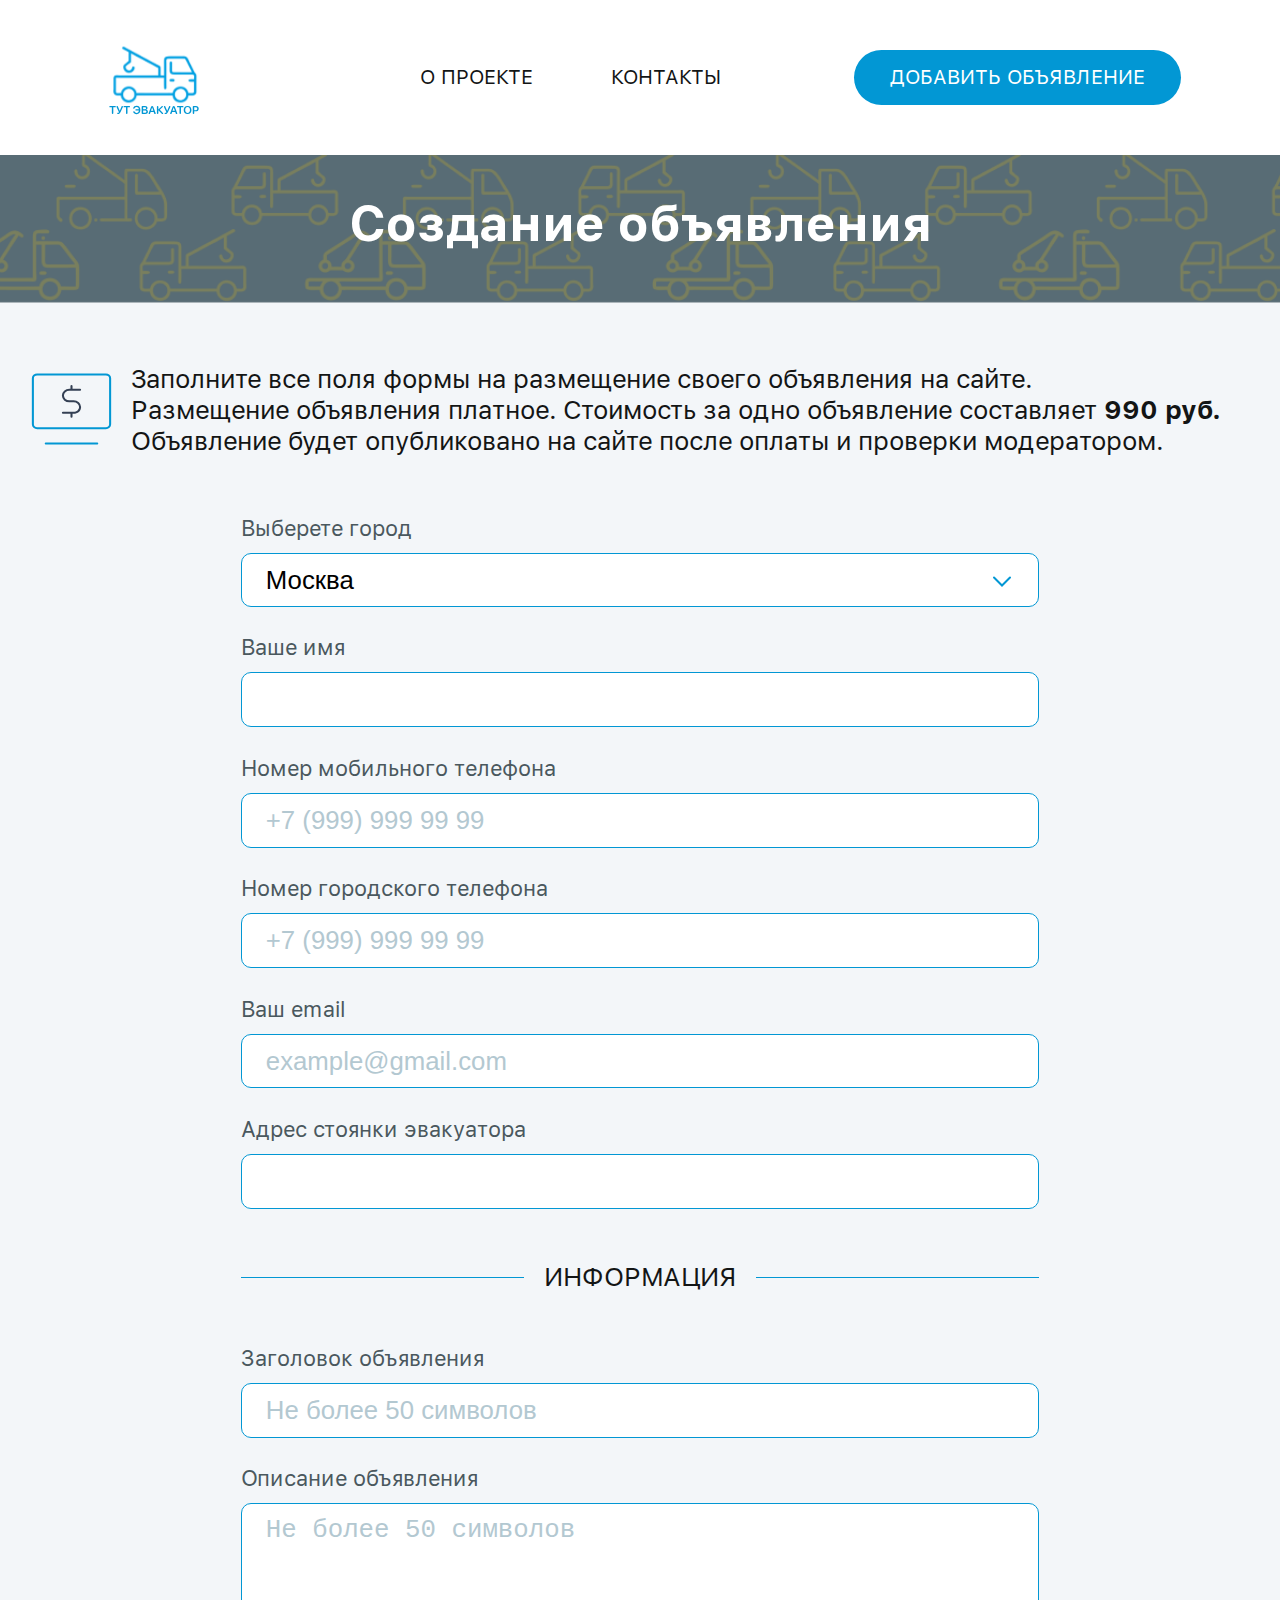
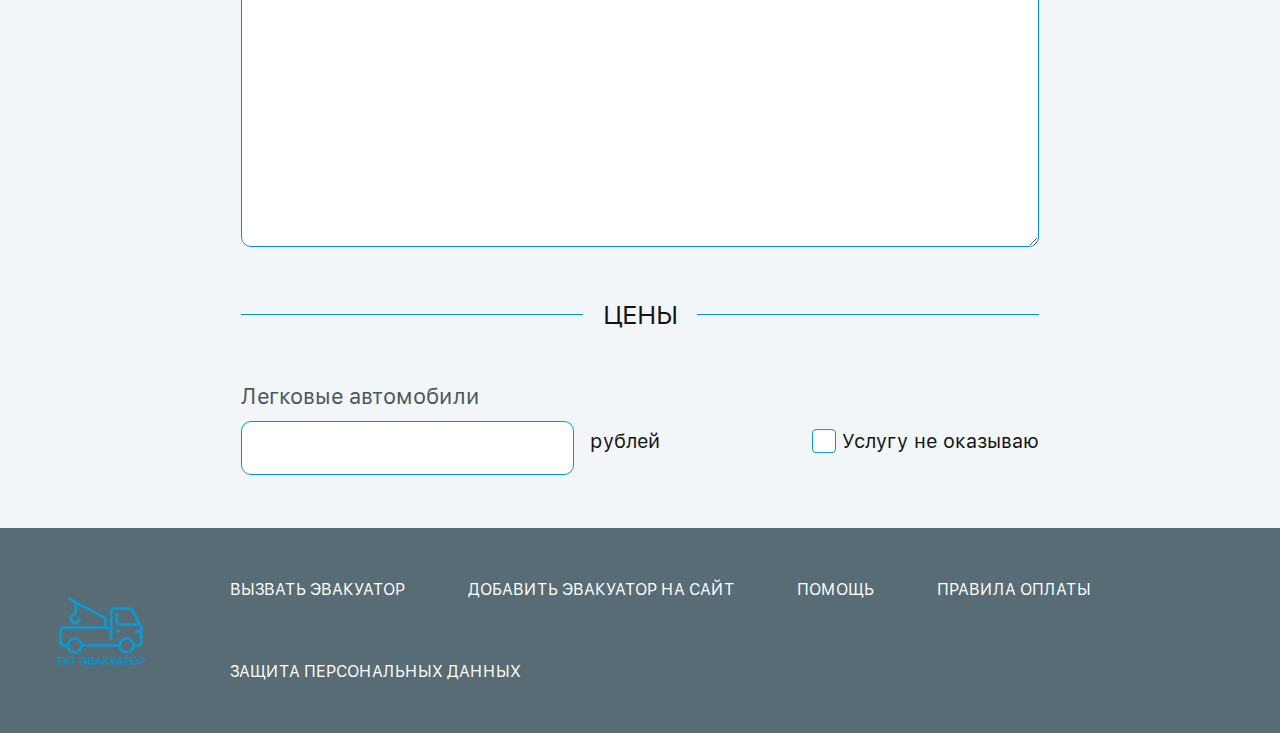
==== form.html @ 4801712c "add form" ====
<!DOCTYPE html>
<html lang="en">
<head>
    <meta charset="UTF-8">
    <meta name="viewport" content="width=device-width, initial-scale=1.0">
    <title>Evacuator-form</title>
    <link rel="stylesheet" href="main.css">
</head>
<body>
    <header class="header" id="header">
        <div class="header__wrapper">
            <a href="index.html" class="header-logo">
                <img src="img/Logo-header.svg" alt="logo-evacuator" width="112" height="112">
            </a>
            <nav class="header__nav">
                <ul class="header__list">
                    <li class="header__item">
                        <a href="#advantages" class="text-p">О проекте</a>
                    </li>
                    <li class="header__item">
                        <a href="#footer" class="text-p">Контакты</a>
                    </li>
                </ul>
            </nav>
            <a href="#" class="btn header__btn">Добавить объявление</a>
        </div>
    </header>

    <section class="banner__form">
        <div class="banner__form--wrapper">
            <h1>Создание объявления</h1>
        </div>
    </section>

    <section class="form__text">
        <div class="form__text--wrapper">
            <h4>Заполните все поля формы на размещение своего объявления на сайте.<br> Размещение объявления платное. Стоимость за одно объявление составляет <span>990 руб.</span><br> Объявление будет опубликовано на сайте после оплаты и проверки модератором.</h4>
        </div>
    </section>

    <section class="form">
        <div class="form__wrapper">
            <form class="form__contact">
                <div class="form__group">
                    <label for="city" class="form__label">Выберете город</label>
                    <select name="city" id="city" class="form__input" required>
                        <option value="mockow">Москва</option>
                        <option value="saint-petersburg">Санкт-Петербург</option>
                        <option value="samara">Самара</option>
                        <option value="vladivostok">Владивосток</option>
                    </select>
                </div>

                <div class="form__group">
                    <label for="name" class="form__label">Ваше имя</label>
                    <input type="text" id="name" name="name" class="form__input" required>
                </div>

                <div class="form__group">
                    <label for="phone" class="form__label">Номер мобильного телефона</label>
                    <input type="tel" id="phone" name="phone" placeholder="+7 (999) 999 99 99" class="form__input" required>
                </div>

                <div class="form__group">
                    <label for="city__phone" class="form__label">Номер городского телефона</label>
                    <input type="tel" id="city__phone" name="city__phone" placeholder="+7 (999) 999 99 99" class="form__input" required>
                </div>

                <div class="form__group">
                    <label for="email" class="form__label">Ваш email</label>
                    <input type="email" id="email" name="email" required placeholder="example@gmail.com" class="form__input">
                </div>

                <div class="form__group">
                    <label for="address" class="form__label">Адрес стоянки эвакуатора</label>
                    <input id="address" name="address" class="form__input" required>
                </div>
            </form>

            <form class="form__information">
                <h4>Информация</h4>
                <div class="form__information--wrapper">
                    <div class="form__group">
                        <label for="headline" class="form__label">Заголовок объявления</label>
                        <input type="text" id="headline" name="headline" class="form__input" placeholder="Не более 50 символов" required>
                    </div>
                    <div class="form__group">
                        <label for="headline__description" class="form__label">Описание объявления</label>
                        <textarea type="text" id="headline__description" name="headline__description" class="form__input form__input-description" placeholder="Не более 50 символов" required></textarea>
                    </div>
                </div>
            </form>

            <form class="form__prices">
                <h4>Цены</h4>
                <div class="form__row">
                    <div class="form__input-group">
                        <label for="car" class="form__label">Легковые автомобили</label>
                        <input type="text" id="car" class="form__input">
                    </div>
                    <span class="form__input--span">рублей</span>
                    <div class="form__additional-info">
                        <div class="form__checkbox-group">
                            <input type="checkbox" id="car__service" class="form__checkbox">
                            <label for="car__service" class="form__checkbox-label">Услугу не оказываю</label>
                        </div>
                    </div>
                </div>
            </form>
        </div>
    </section>
    
    <footer class="footer" id="footer">
        <div class="footer__wrapper">
            <a href="#header" class="footer-logo">
                <img src="img/Logo-footer.svg" alt="logo-evacuator" width="112" height="112">
            </a>
            <nav class="footer__nav">
                <ul class="footer__list">
                    <li class="footer__item">
                        <a href="#info__call" class="small-text">вызвать эвакуатор</a>
                    </li>
                    <li class="footer__item">
                        <a href="#" class="small-text">добавить эвакуатор на сайт</a>
                    </li>
                    <li class="footer__item">
                        <a href="#info" class="small-text">помощь</a>
                    </li>
                    <li class="footer__item">
                        <a href="#price" class="small-text">правила оплаты</a>
                    </li>
                    <li class="footer__item">
                        <a href="#" class="small-text">защита персональных данных</a>
                    </li>
                </ul>
            </nav>
        </div>
    </footer>
    <script src="./elements-js/main.js" type="module"></script>
</body>
</html>
---- main.css ----
@import url(blocks-css/header.css);
@import url(blocks-css/banner.css);
@import url(blocks-css/cards.css);
@import url(blocks-css/pagination.css);
@import url(blocks-css/infoCall.css);
@import url(blocks-css/about.css);
@import url(blocks-css/inside.css);
@import url(blocks-css/advantages.css);
@import url(blocks-css/slider.css);
@import url(blocks-css/info.css);
@import url(blocks-css/priceTabs.css);
@import url(blocks-css/footer.css);
@import url(blocks-css/scrollBtn.css);
@import url(blocks-css/formText.css);
@import url(blocks-css/form.css);

:root {
	--color-blue: #0297d4;
	--color-dark: #131515;
    --color-white: #fff;
	--color-yellow: #ffcd00;
    --bg-color: #f3f6f9;

    --hover: #35acdd;
    --pressed: #077aa9;
    --error: #b80101;

    --font-family: "SF Pro Text", sans-serif;
}

@font-face {
    font-family: 'SF Pro Text';
    src: url('fonts/SFProText-Regular.woff2') format('woff2'),
        url('fonts/SFProText-Regular.woff') format('woff');
    font-weight: normal;
    font-style: normal;
    font-display: swap;
}

@font-face {
    font-family: 'SF Pro Text';
    src: url('fonts/SFProText-Medium.woff2') format('woff2'),
        url('fonts/SFProText-Medium.woff') format('woff');
    font-weight: 500;
    font-style: normal;
    font-display: swap;
}

@font-face {
    font-family: 'SF Pro Text';
    src: url('fonts/SFProText-Semibold.woff2') format('woff2'),
        url('fonts/SFProText-Semibold.woff') format('woff');
    font-weight: 600;
    font-style: normal;
    font-display: swap;
}

@font-face {
    font-family: 'SF Pro Text';
    src: url('fonts/SFProText-Bold.woff2') format('woff2'),
        url('fonts/SFProText-Bold.woff') format('woff');
    font-weight: bold;
    font-style: normal;
    font-display: swap;
}

img {
    max-width: 100%;
    height: 100%;
}

html,
body {
    margin: 0;
    padding: 0;
    width: 100%;
}

html {
    font-size: 62%;
    box-sizing: border-box;

    scroll-behavior: smooth;
}

*, *::before, *::after {
    box-sizing: inherit;
}

body {
    position: relative;
    width: 100%;

    font-family: var(--font-family);
    font-size: 2rem;
    color: var(--color-dark);
}

h1, h2, h3, h4, p {
    margin: 0;
    padding: 0;
}

a {
    display: block;
    text-decoration: none;
}

ul {
    margin: 0;
    padding: 0;
    list-style: none;
}

h1 {
    font-family: var(--font-family);
    font-weight: 700;
    font-size: 5rem;
    color: var(--color-white);
}

h2 {
    font-family: var(--font-family);
    font-weight: 700;
    font-size: 4rem;
    color: var(--color-white);
}

h3 {
    font-family: var(--font-family);
    font-weight: 700;
    font-size: 3.2rem;
    color: var(--color-dark);
}

h4 {
    font-family: var(--font-family);
    font-weight: 400;
    font-size: 2.6rem;
    color: var(--color-dark);
}

p,
.text-p {
    font-family: var(--font-family);
    font-weight: 400;
    font-size: 2rem;
    color: var(--color-dark);
}

.small-text {
    font-family: var(--font-family);
    font-weight: 400;
    font-size: 1.6rem;
}

.container {
    max-width: 1400px;
    width: 100%;
    margin: 0 auto;
}

@media screen and (max-width: 780px) {
    html {
        font-size: 55%;
    }
}


@media screen and (max-width: 480px) {
    html {
        font-size: 45%;
    }
}
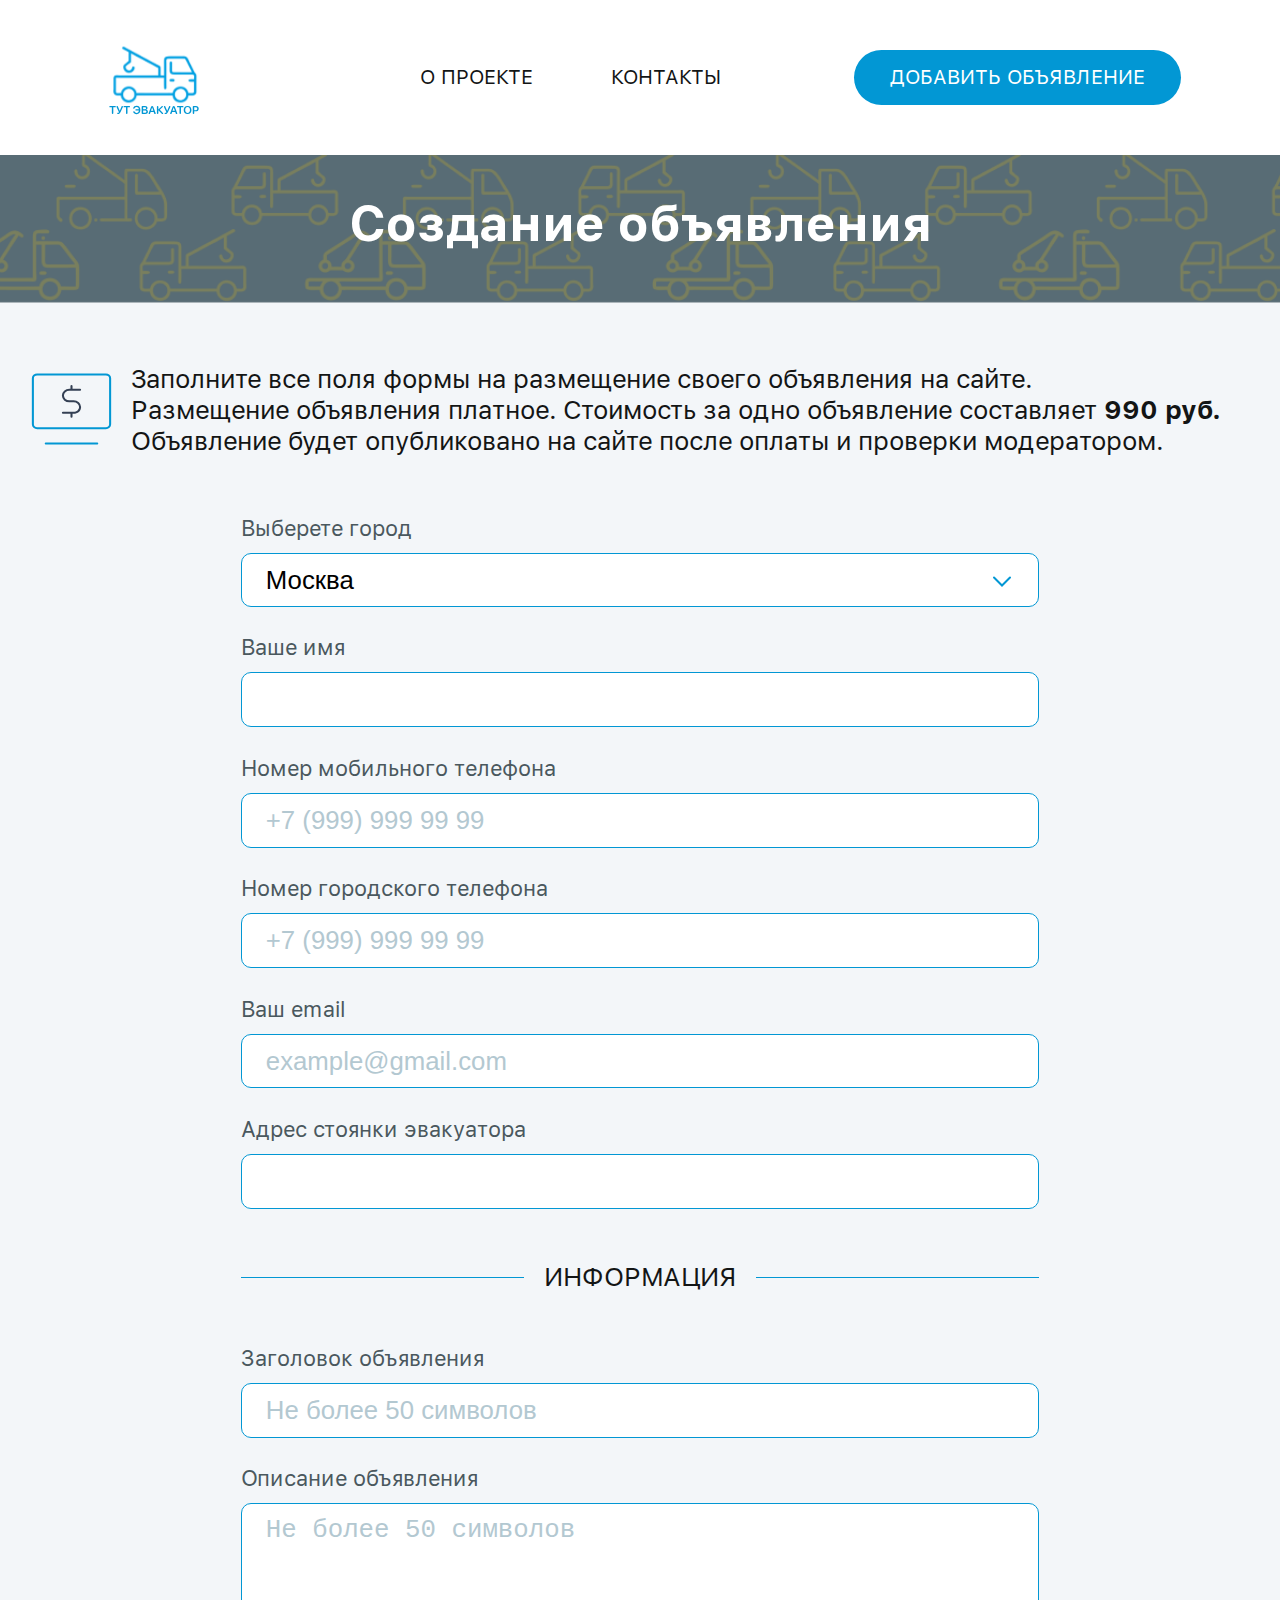
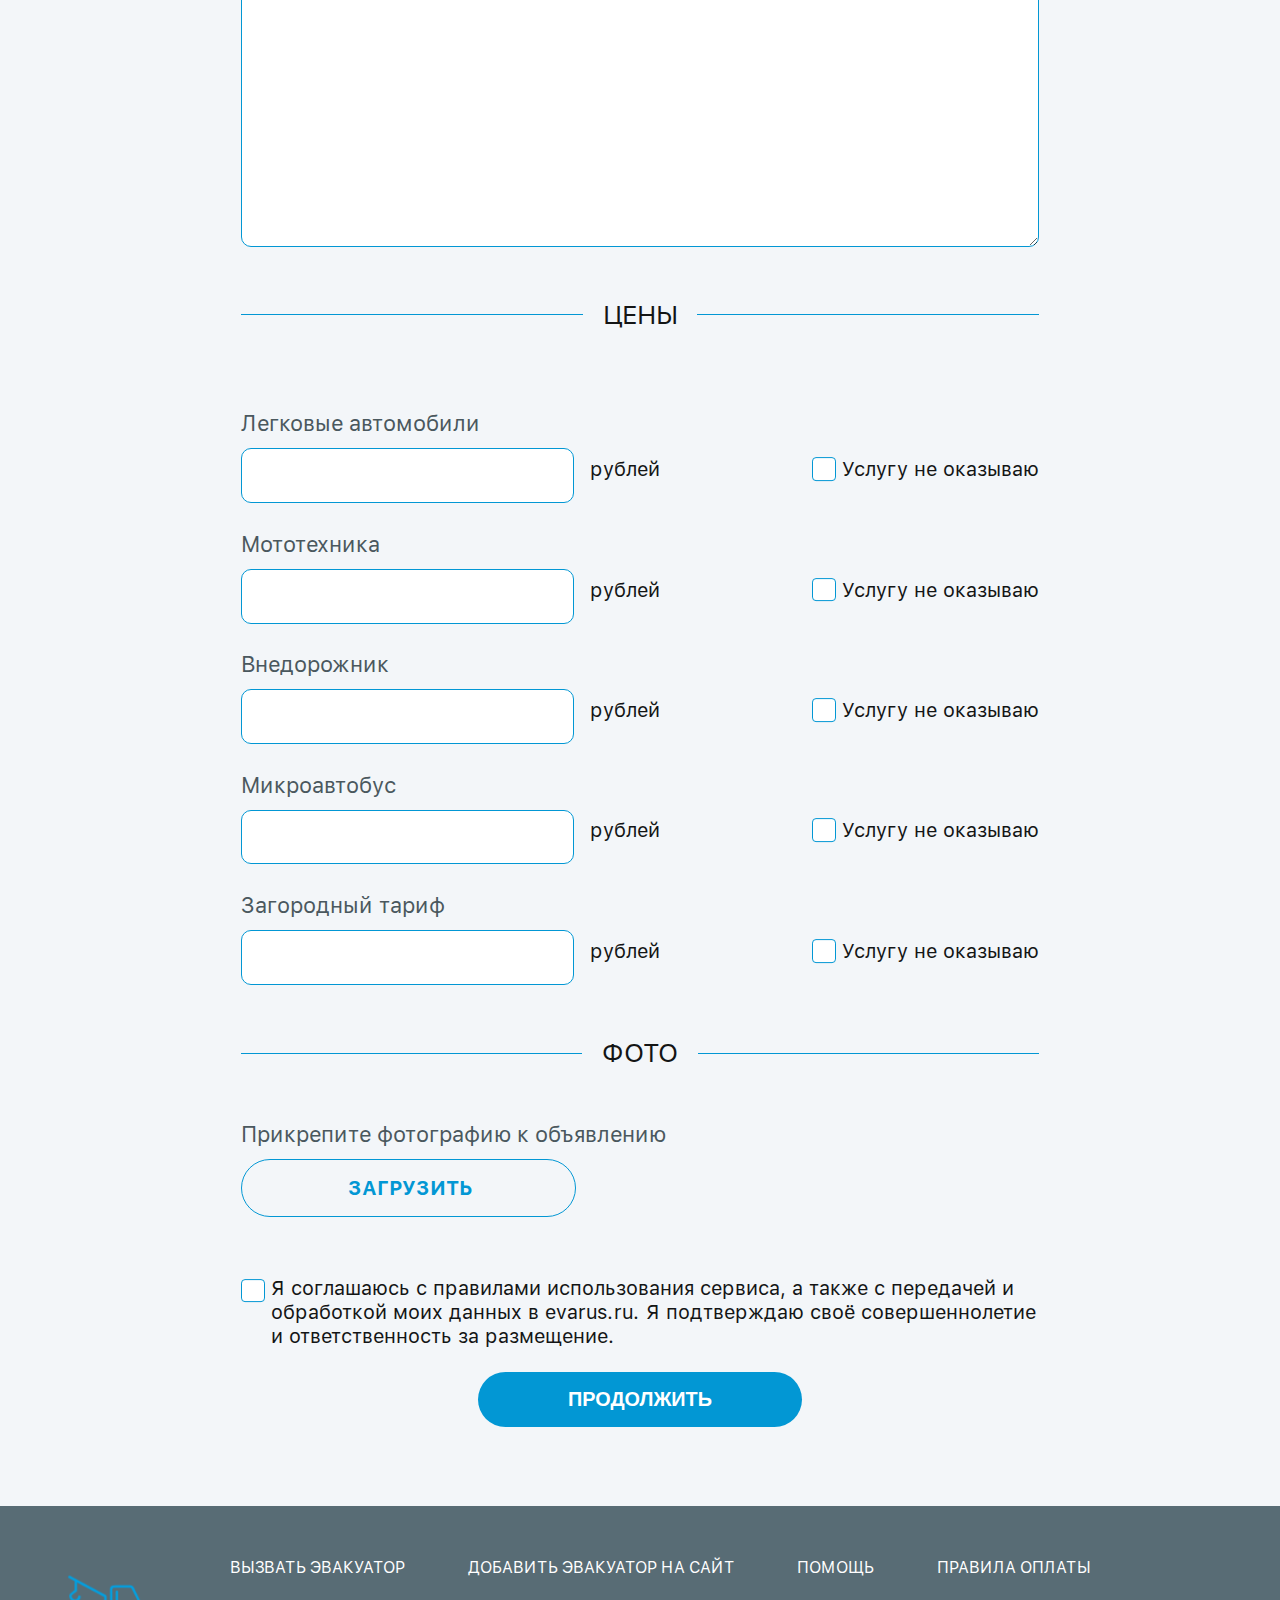
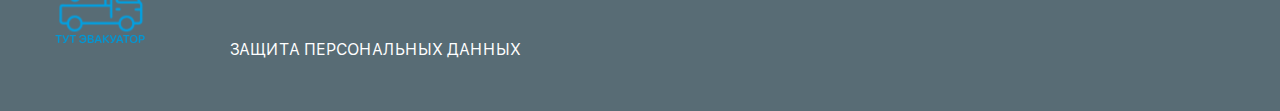
==== commit 3042576e: "completed form" ====
--- a/form.html
+++ b/form.html
@@ -93,17 +93,95 @@
 
             <form class="form__prices">
                 <h4>Цены</h4>
-                <div class="form__row">
-                    <div class="form__input-group">
+
+                <div class="form__prices--row">
+                    <div class="form__input--group">
                         <label for="car" class="form__label">Легковые автомобили</label>
                         <input type="text" id="car" class="form__input">
                     </div>
                     <span class="form__input--span">рублей</span>
-                    <div class="form__additional-info">
-                        <div class="form__checkbox-group">
-                            <input type="checkbox" id="car__service" class="form__checkbox">
-                            <label for="car__service" class="form__checkbox-label">Услугу не оказываю</label>
-                        </div>
+                    <div class="form__additional--info">
+                        <div class="form__checkbox--group">
+                            <input type="checkbox" id="car__service" name="price__service" value="car__service" class="form__checkbox">
+                            <label for="car__service" class="form__checkbox--label">Услугу не оказываю</label>
+                        </div>
+                    </div>
+                </div>
+
+                <div class="form__prices--row">
+                    <div class="form__input--group">
+                        <label for="mototechnics" class="form__label">Мототехника</label>
+                        <input type="text" id="mototechnics" class="form__input">
+                    </div>
+                    <span class="form__input--span">рублей</span>
+                    <div class="form__additional--info">
+                        <div class="form__checkbox--group">
+                            <input type="checkbox" id="mototechnics__service" name="price__service" value="mototechnics__service" class="form__checkbox">
+                            <label for="mototechnics__service" class="form__checkbox--label">Услугу не оказываю</label>
+                        </div>
+                    </div>
+                </div>
+
+                <div class="form__prices--row">
+                    <div class="form__input--group">
+                        <label for="suv" class="form__label">Внедорожник</label>
+                        <input type="text" id="suv" class="form__input">
+                    </div>
+                    <span class="form__input--span">рублей</span>
+                    <div class="form__additional--info">
+                        <div class="form__checkbox--group">
+                            <input type="checkbox" id="suv__service" name="price__service" value="suv__service" class="form__checkbox">
+                            <label for="suv__service" class="form__checkbox--label">Услугу не оказываю</label>
+                        </div>
+                    </div>
+                </div>
+
+                <div class="form__prices--row">
+                    <div class="form__input--group">
+                        <label for="minibus" class="form__label">Микроавтобус</label>
+                        <input type="text" id="minibus" class="form__input">
+                    </div>
+                    <span class="form__input--span">рублей</span>
+                    <div class="form__additional--info">
+                        <div class="form__checkbox--group">
+                            <input type="checkbox" id="minibus__service" name="price__service" value="minibus__service" class="form__checkbox">
+                            <label for="minibus__service" class="form__checkbox--label">Услугу не оказываю</label>
+                        </div>
+                    </div>
+                </div>
+
+                <div class="form__prices--row">
+                    <div class="form__input--group">
+                        <label for="country__rate" class="form__label">Загородный тариф</label>
+                        <input type="text" id="country__rate" class="form__input">
+                    </div>
+                    <span class="form__input--span">рублей</span>
+                    <div class="form__additional--info">
+                        <div class="form__checkbox--group">
+                            <input type="checkbox" id="country__rate__service" name="price__service" value="country__rate__service" class="form__checkbox">
+                            <label for="country__rate__service" class="form__checkbox--label">Услугу не оказываю</label>
+                        </div>
+                    </div>
+                </div>
+            </form>
+
+            <form class="form__photo">
+                <h4>ФОТО</h4>
+                <div class="form__photo--wrapper">
+                    <div class="form__group">
+                    <label for="photo__upload" class="form__label">Прикрепите фотографию к объявлению</label>
+                    <label class="form__file-wrapper">
+                        <input type="file" id="photo__upload" name="photo" class="form__input--file" multiple>
+                        <span class="form__file--button">Загрузить</span>
+                    </label>
+                    
+                    </div>
+                    <div class="form__checkbox--group">
+                        <input type="checkbox" id="policy" name="policy" value="policy" class="form__checkbox">
+                        <label for="policy" class="form__checkbox--label">Я соглашаюсь с правилами использования сервиса, а также с передачей и обработкой моих данных в evarus.ru. Я подтверждаю своё совершеннолетие и ответственность за размещение.</label>
+                    </div>
+                    <div class="form__button--container">
+                        <button type="button" class="btn form__photo--btn">продолжить</button>
                     </div>
                 </div>
             </form>
